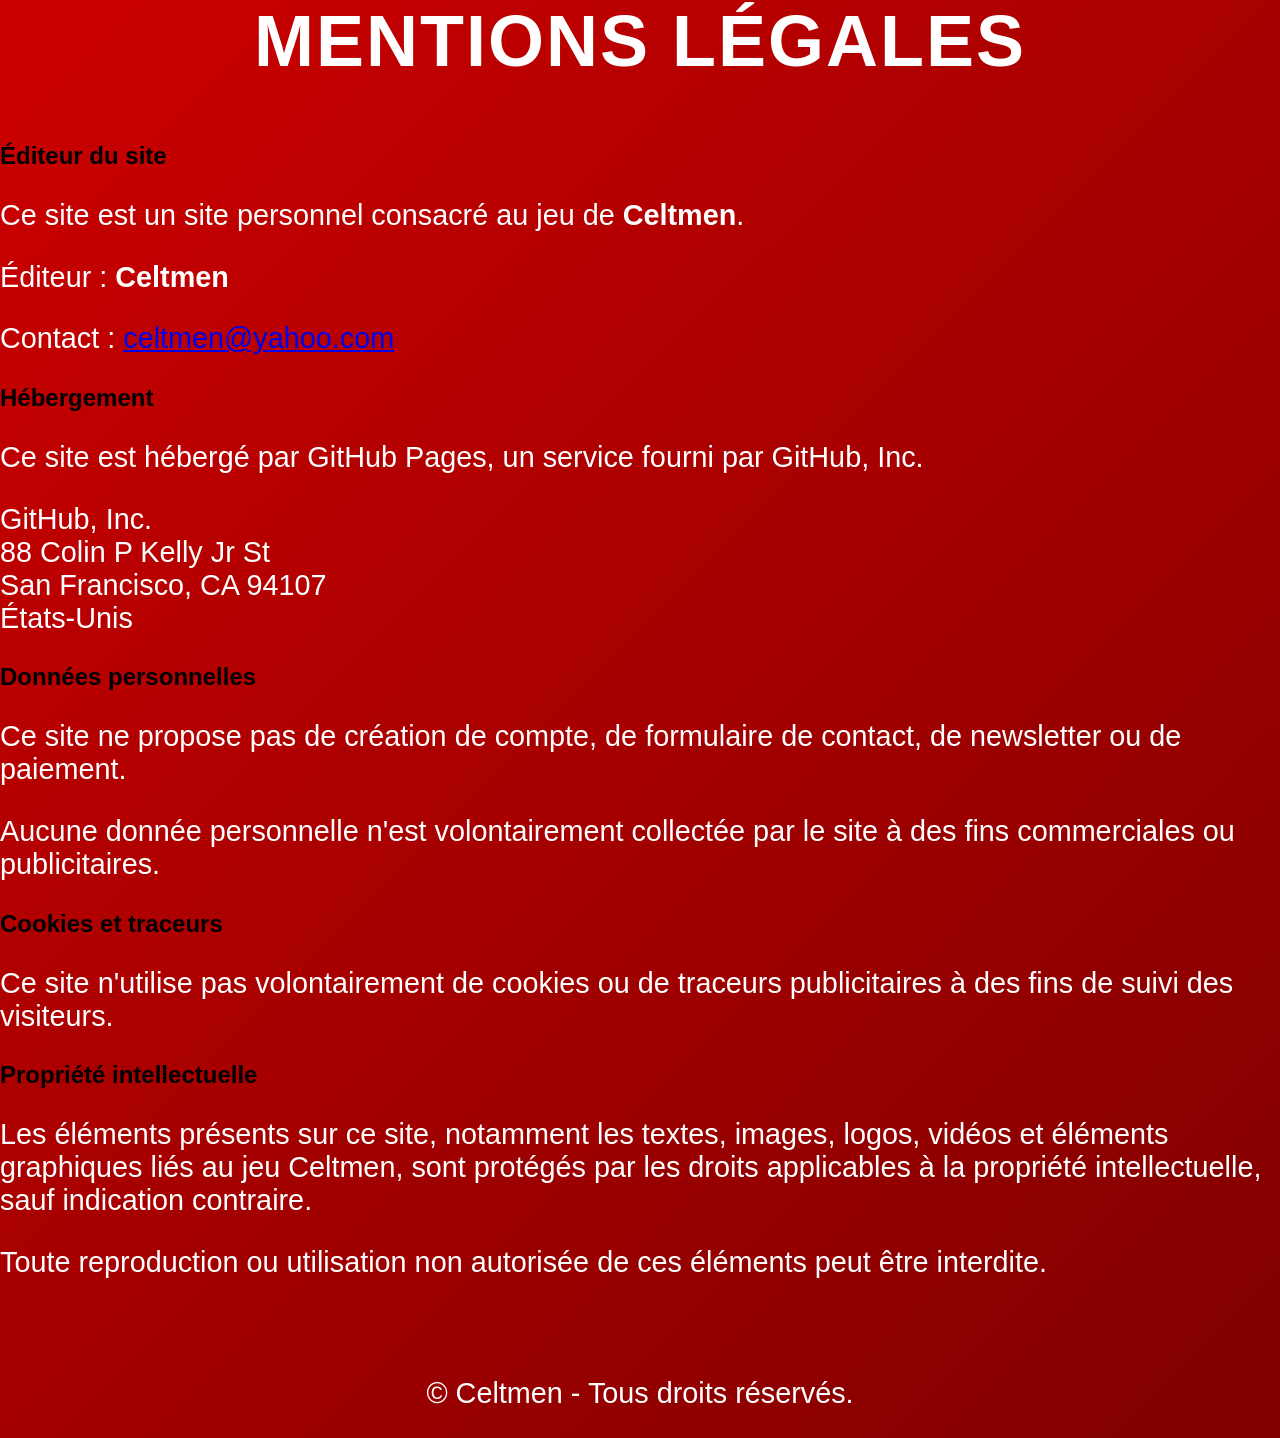
==== mentions-legales.html @ 9b44720e "Create mentions-legales.html" ====
<!DOCTYPE html>
<html lang="fr">
<head>
    <meta charset="UTF-8">
    <meta name="viewport" content="width=device-width, initial-scale=1.0">

    <title>Mentions légales - Celtmen</title>

    <link rel="stylesheet" href="style.css">
</head>

<body>

    <header>
        <h1>Mentions légales</h1>
    </header>

    <main>

        <section>
            <h2>Éditeur du site</h2>

            <p>
                Ce site est un site personnel consacré au jeu de <strong>Celtmen</strong>.
            </p>

            <p>
                Éditeur : <strong>Celtmen</strong>
            </p>

            <p>
                Contact :
                <a href="mailto:celtmen@yahoo.com">
                    celtmen@yahoo.com
                </a>
            </p>
        </section>


        <section>
            <h2>Hébergement</h2>

            <p>
                Ce site est hébergé par GitHub Pages,
                un service fourni par GitHub, Inc.
            </p>

            <p>
                GitHub, Inc.<br>
                88 Colin P Kelly Jr St<br>
                San Francisco, CA 94107<br>
                États-Unis
            </p>
        </section>


        <section>
            <h2>Données personnelles</h2>

            <p>
                Ce site ne propose pas de création de compte,
                de formulaire de contact, de newsletter ou de paiement.
            </p>

            <p>
                Aucune donnée personnelle n'est volontairement collectée
                par le site à des fins commerciales ou publicitaires.
            </p>
        </section>


        <section>
            <h2>Cookies et traceurs</h2>

            <p>
                Ce site n'utilise pas volontairement de cookies ou de
                traceurs publicitaires à des fins de suivi des visiteurs.
            </p>
        </section>


        <section>
            <h2>Propriété intellectuelle</h2>

            <p>
                Les éléments présents sur ce site, notamment les textes,
                images, logos, vidéos et éléments graphiques liés au jeu
                Celtmen, sont protégés par les droits applicables à la
                propriété intellectuelle, sauf indication contraire.
            </p>

            <p>
                Toute reproduction ou utilisation non autorisée de ces
                éléments peut être interdite.
            </p>
        </section>

    </main>

    <footer>
        <p>© Celtmen - Tous droits réservés.</p>
    </footer>

</body>
</html>
---- style.css ----
body {
  margin: 0;
  min-height: 100vh; /* Utilisation de min-height pour éviter les coupures */
  display: flex;
  flex-direction: column;
  justify-content: center;
  align-items: center;
  gap: 40px; /* Augmentation de l'espace entre les blocs */

  /* Fond rouge avec un léger dégradé pour donner du relief */
  background: linear-gradient(135deg, #cc0000 0%, #800000 100%);
  font-family: Arial, sans-serif;
}

.glass {
  /* Agrandissement majeur des boîtes */
  width: 80%;
  max-width: 800px; 
  padding: 50px;

  /* Effet glassmorphic adapté pour le fond rouge */
  background: rgba(255, 255, 255, 0.1);
  backdrop-filter: blur(15px);
  -webkit-backdrop-filter: blur(15px);

  border-radius: 24px;
  border: 1px solid rgba(255, 255, 255, 0.2);

  box-shadow: 0 15px 45px rgba(0, 0, 0, 0.4);
  text-align: center;
  box-sizing: border-box;
}

h1 {
  color: white; /* Changement en blanc */
  font-size: 4.5rem; /* Titre géant */
  margin: 0;
  text-transform: uppercase;
  letter-spacing: 2px;
}

p {
  color: white;
  font-size: 1.8rem; /* Texte plus grand */
}

button {
  /* Bouton XXL */
  padding: 25px 60px;
  font-size: 2rem;
  font-weight: bold;
  
  border: none;
  border-radius: 15px;

  /* Inversion des couleurs pour qu'il ressorte : texte rouge sur fond blanc */
  background: #ffffff;
  color: #cc0000;

  cursor: pointer;
  transition: transform 0.2s ease, box-shadow 0.2s ease;
  box-shadow: 0 8px 25px rgba(0, 0, 0, 0.2);
}

/* Petit effet interactif au survol du gros bouton */
button:hover {
  transform: scale(1.05);
  box-shadow: 0 12px 30px rgba(0, 0, 0, 0.3);
}
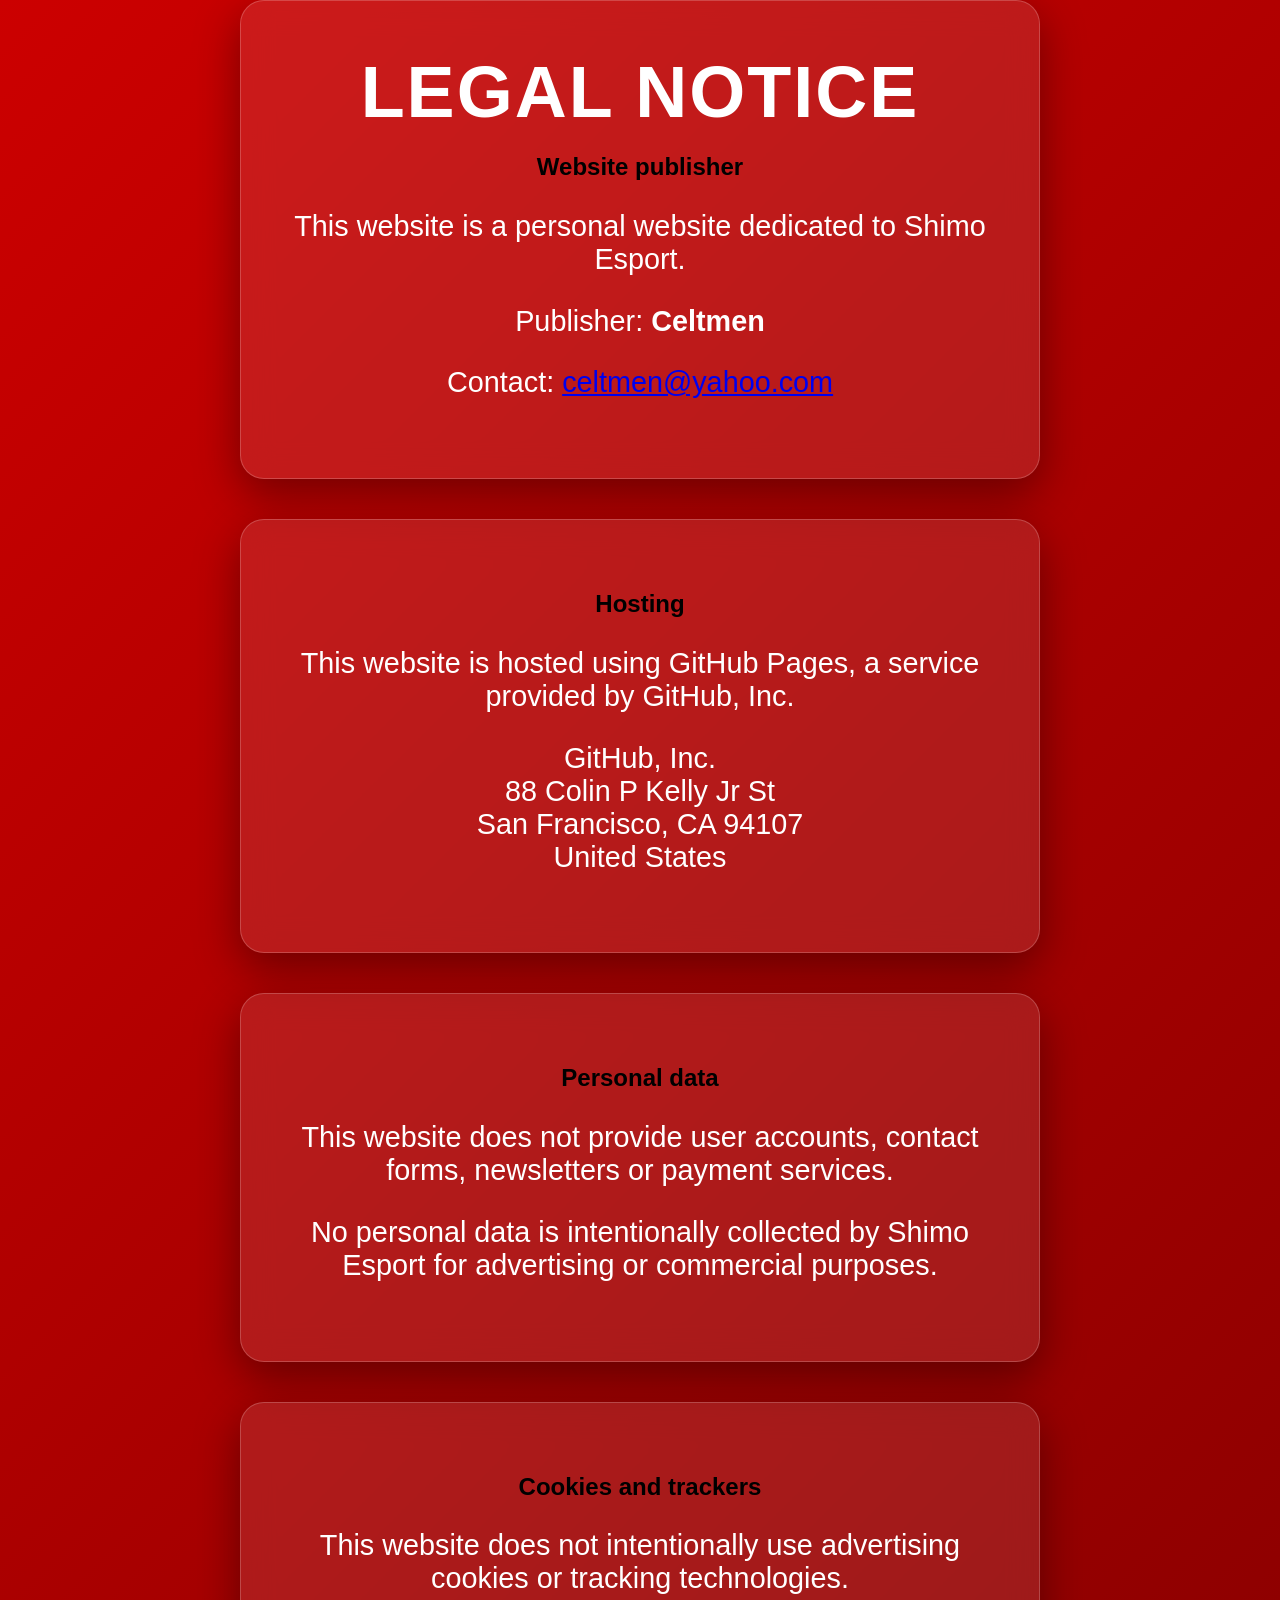
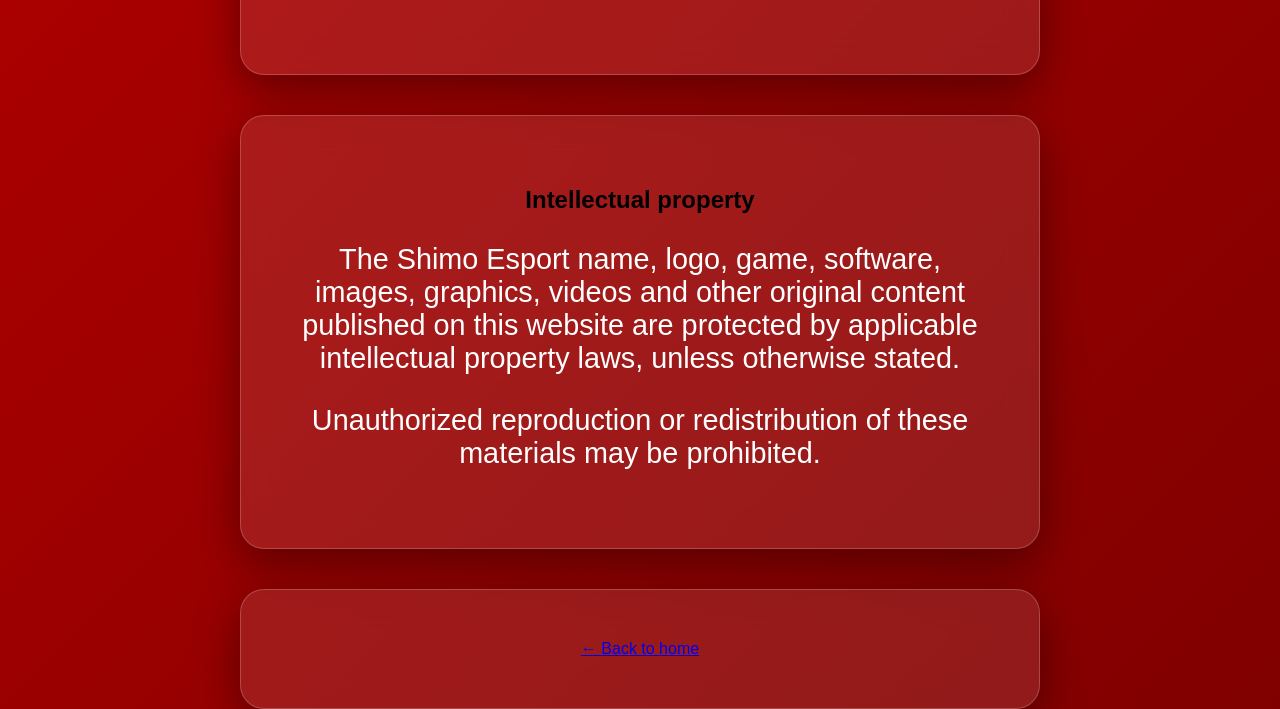
==== commit d3777ac5: "Update mentions-legales.html" ====
--- a/mentions-legales.html
+++ b/mentions-legales.html
@@ -1,105 +1,100 @@
 <!DOCTYPE html>
-<html lang="fr">
+<html lang="en">
 <head>
-    <meta charset="UTF-8">
-    <meta name="viewport" content="width=device-width, initial-scale=1.0">
+  <meta charset="UTF-8">
+  <meta name="viewport" content="width=device-width, initial-scale=1.0">
 
-    <title>Mentions légales - Celtmen</title>
+  <title>Legal Notice - Shimo Esport</title>
 
-    <link rel="stylesheet" href="style.css">
+  <link rel="stylesheet" href="style.css">
 </head>
 
 <body>
 
-    <header>
-        <h1>Mentions légales</h1>
-    </header>
+  <div class="glass">
+    <h1>Legal Notice</h1>
 
-    <main>
+    <h2>Website publisher</h2>
 
-        <section>
-            <h2>Éditeur du site</h2>
+    <p>
+      This website is a personal website dedicated to Shimo Esport.
+    </p>
 
-            <p>
-                Ce site est un site personnel consacré au jeu de <strong>Celtmen</strong>.
-            </p>
+    <p>
+      Publisher: <strong>Celtmen</strong>
+    </p>
 
-            <p>
-                Éditeur : <strong>Celtmen</strong>
-            </p>
-
-            <p>
-                Contact :
-                <a href="mailto:celtmen@yahoo.com">
-                    celtmen@yahoo.com
-                </a>
-            </p>
-        </section>
+    <p>
+      Contact:
+      <a href="mailto:celtmen@yahoo.com">
+        celtmen@yahoo.com
+      </a>
+    </p>
+  </div>
 
 
-        <section>
-            <h2>Hébergement</h2>
+  <div class="glass">
+    <h2>Hosting</h2>
 
-            <p>
-                Ce site est hébergé par GitHub Pages,
-                un service fourni par GitHub, Inc.
-            </p>
+    <p>
+      This website is hosted using GitHub Pages,
+      a service provided by GitHub, Inc.
+    </p>
 
-            <p>
-                GitHub, Inc.<br>
-                88 Colin P Kelly Jr St<br>
-                San Francisco, CA 94107<br>
-                États-Unis
-            </p>
-        </section>
+    <p>
+      GitHub, Inc.<br>
+      88 Colin P Kelly Jr St<br>
+      San Francisco, CA 94107<br>
+      United States
+    </p>
+  </div>
 
 
-        <section>
-            <h2>Données personnelles</h2>
+  <div class="glass">
+    <h2>Personal data</h2>
 
-            <p>
-                Ce site ne propose pas de création de compte,
-                de formulaire de contact, de newsletter ou de paiement.
-            </p>
+    <p>
+      This website does not provide user accounts,
+      contact forms, newsletters or payment services.
+    </p>
 
-            <p>
-                Aucune donnée personnelle n'est volontairement collectée
-                par le site à des fins commerciales ou publicitaires.
-            </p>
-        </section>
+    <p>
+      No personal data is intentionally collected
+      by Shimo Esport for advertising or commercial purposes.
+    </p>
+  </div>
 
 
-        <section>
-            <h2>Cookies et traceurs</h2>
+  <div class="glass">
+    <h2>Cookies and trackers</h2>
 
-            <p>
-                Ce site n'utilise pas volontairement de cookies ou de
-                traceurs publicitaires à des fins de suivi des visiteurs.
-            </p>
-        </section>
+    <p>
+      This website does not intentionally use
+      advertising cookies or tracking technologies.
+    </p>
+  </div>
 
 
-        <section>
-            <h2>Propriété intellectuelle</h2>
+  <div class="glass">
+    <h2>Intellectual property</h2>
 
-            <p>
-                Les éléments présents sur ce site, notamment les textes,
-                images, logos, vidéos et éléments graphiques liés au jeu
-                Celtmen, sont protégés par les droits applicables à la
-                propriété intellectuelle, sauf indication contraire.
-            </p>
+    <p>
+      The Shimo Esport name, logo, game, software,
+      images, graphics, videos and other original content
+      published on this website are protected by applicable
+      intellectual property laws, unless otherwise stated.
+    </p>
 
-            <p>
-                Toute reproduction ou utilisation non autorisée de ces
-                éléments peut être interdite.
-            </p>
-        </section>
+    <p>
+      Unauthorized reproduction or redistribution of these
+      materials may be prohibited.
+    </p>
+  </div>
 
-    </main>
 
-    <footer>
-        <p>© Celtmen - Tous droits réservés.</p>
-    </footer>
+  <div class="glass">
+    <a href="index.html">← Back to home</a>
+  </div>
 
 </body>
 </html>
